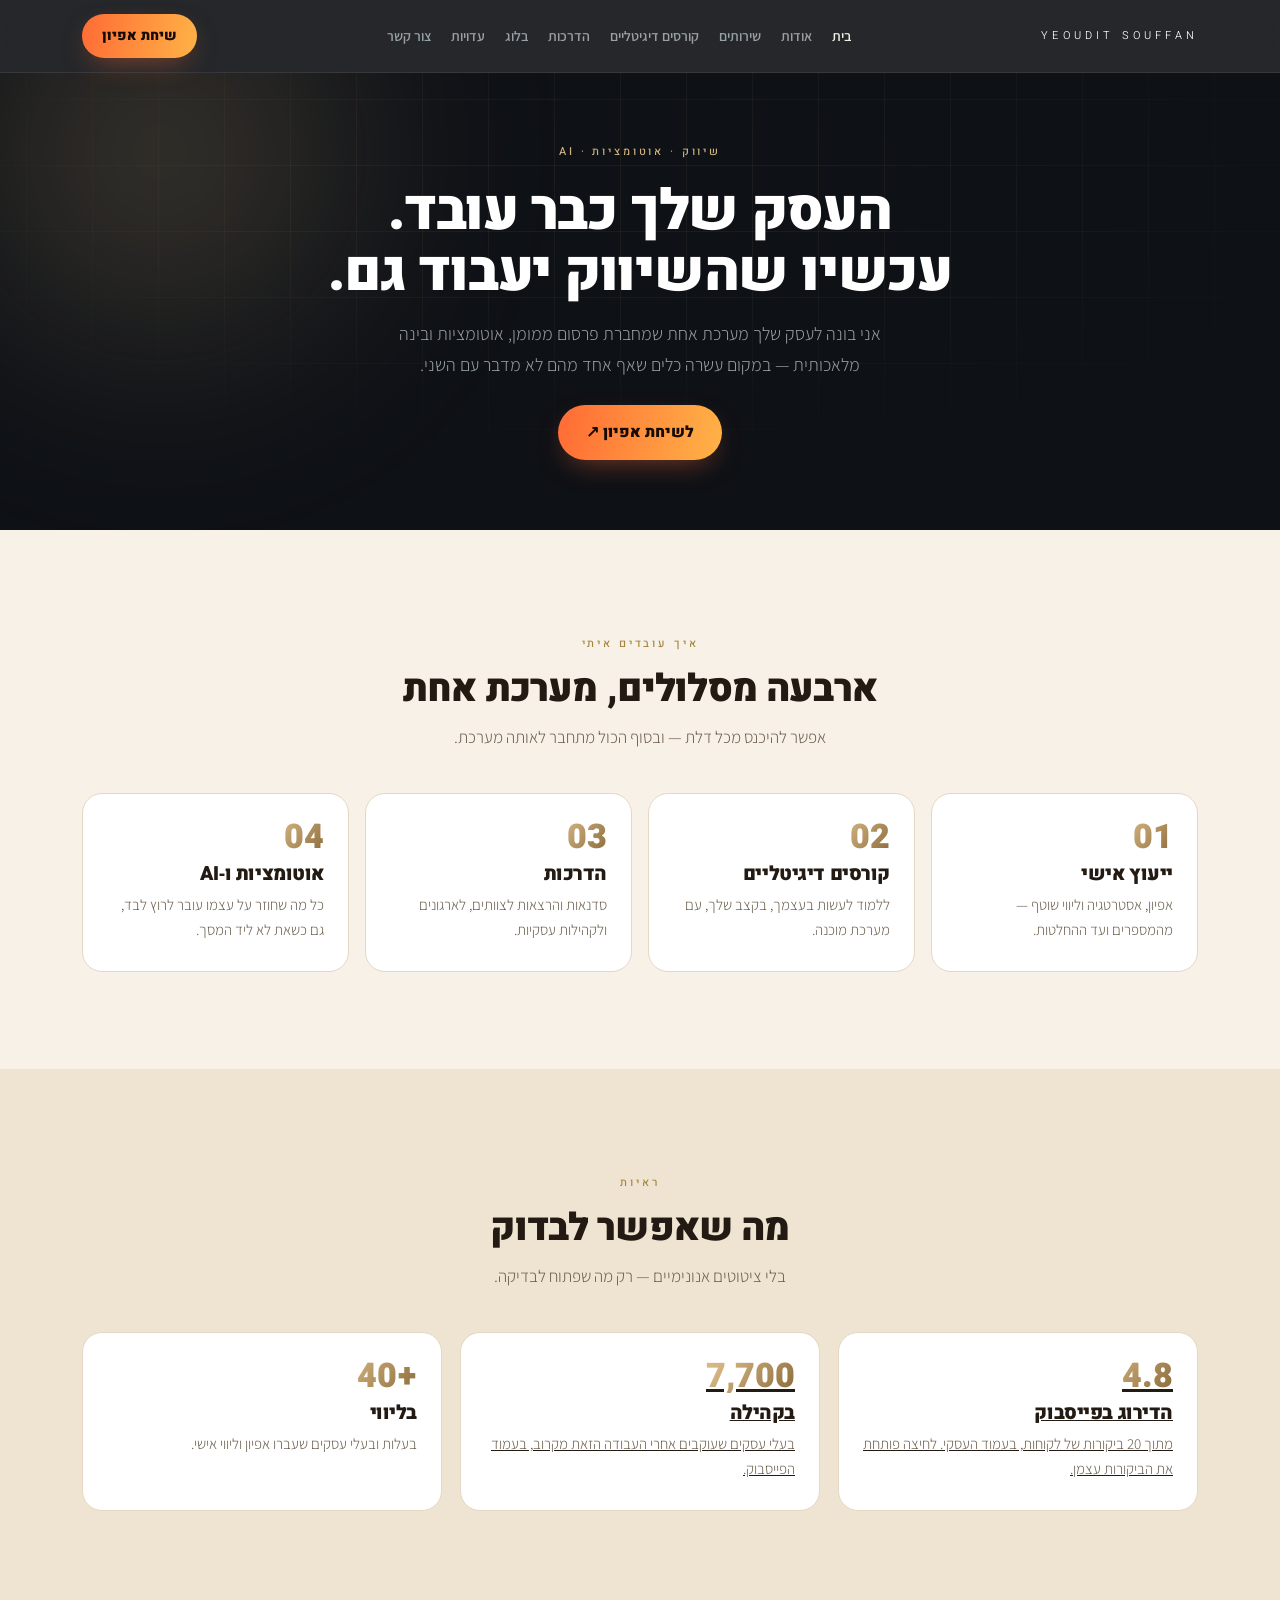
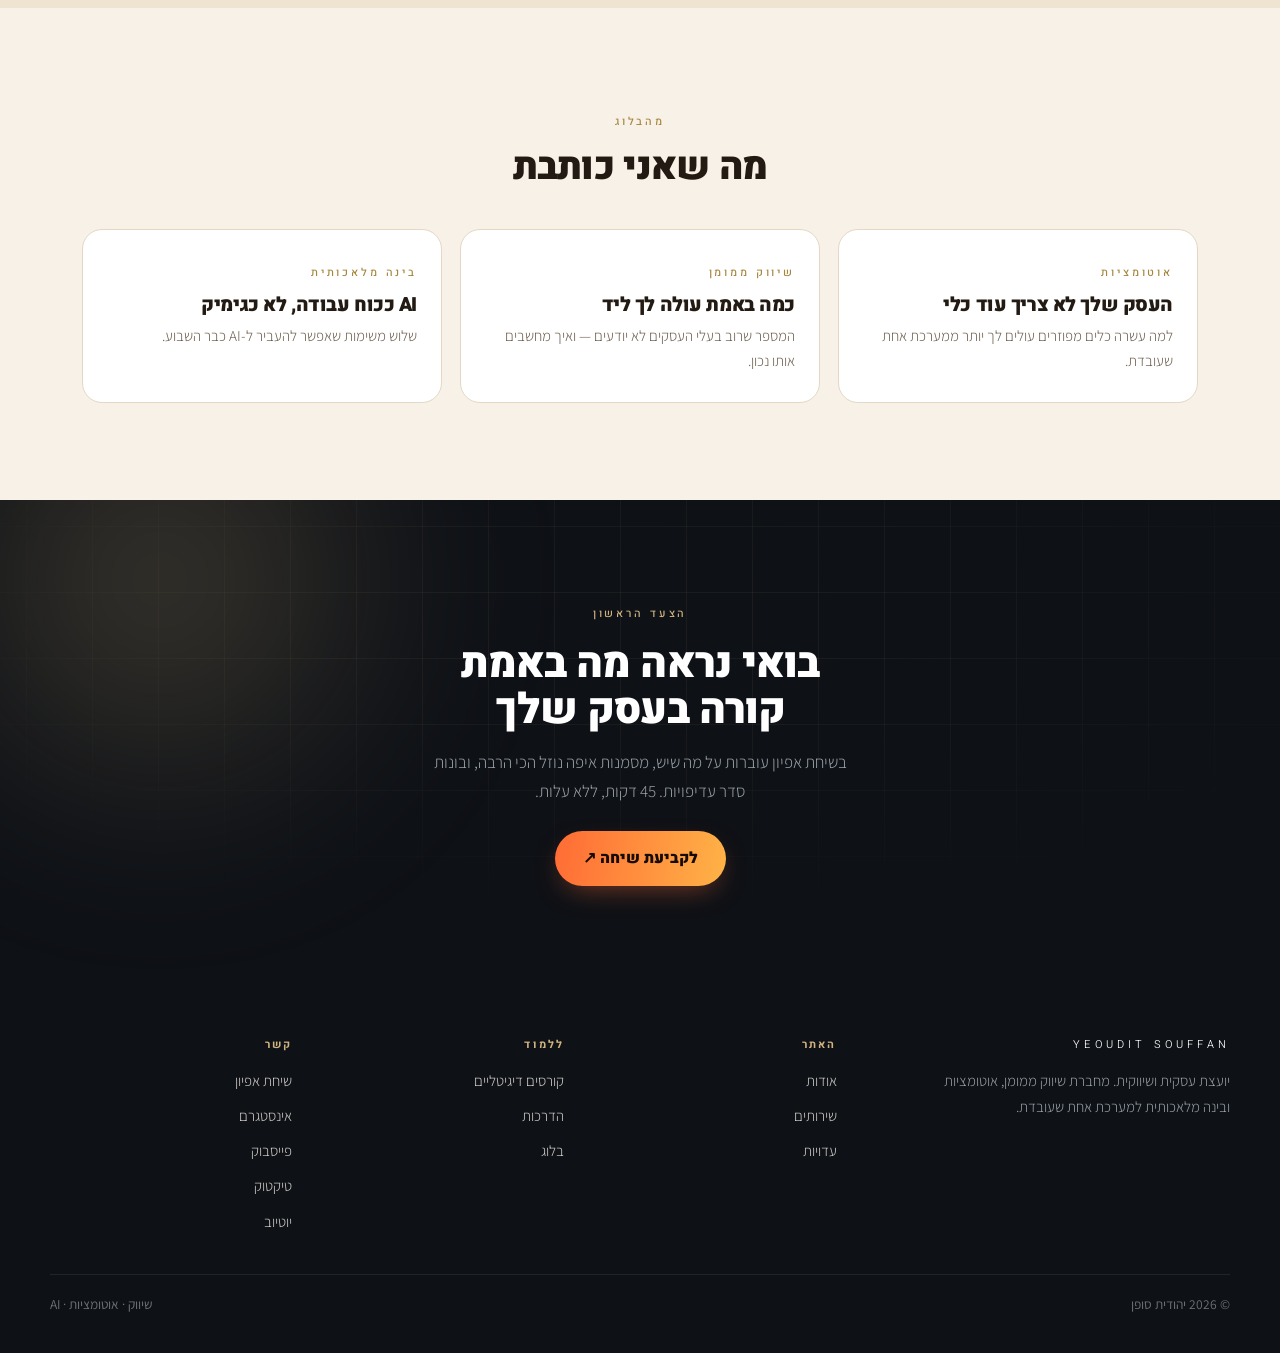
==== index.html @ 68af6e8d "האתר הראשון של יהודית סופן — שמונה עמודים מבנה: בית · אודות · שירותים · קורסים · הדרכות · בלוג · עדו" ====
<!doctype html>
<html lang="he" dir="rtl">
<head>
<meta charset="utf-8">
<meta name="viewport" content="width=device-width,initial-scale=1">
<title>יהודית סופן | יועצת עסקית ושיווקית — שיווק, אוטומציות ו-AI</title>
<meta name="description" content="יהודית סופן, יועצת עסקית ושיווקית. בונה לעסקים מערכת אחת שמחברת פרסום ממומן, אוטומציות ובינה מלאכותית.">
<link rel="canonical" href="https://yeouditsouffan.co.il/">
<meta property="og:type" content="website">
<meta property="og:site_name" content="יהודית סופן">
<meta property="og:title" content="יהודית סופן | יועצת עסקית ושיווקית — שיווק, אוטומציות ו-AI">
<meta property="og:description" content="יהודית סופן, יועצת עסקית ושיווקית. בונה לעסקים מערכת אחת שמחברת פרסום ממומן, אוטומציות ובינה מלאכותית.">
<meta property="og:url" content="https://yeouditsouffan.co.il/">
<meta property="og:locale" content="he_IL">
<meta property="og:image" content="https://yeouditsouffan.co.il/photos/portrait-cutout.jpg">
<link rel="preconnect" href="https://fonts.googleapis.com">
<link rel="preconnect" href="https://fonts.gstatic.com" crossorigin>
<link href="https://fonts.googleapis.com/css2?family=Heebo:wght@300;400;500;700;900&family=Assistant:wght@200;300;400;600&display=swap" rel="stylesheet">
<link rel="stylesheet" href="/style.css">
<script type="application/ld+json">
{
  "@context": "https://schema.org",
  "@type": "Person",
  "name": "יהודית סופן",
  "alternateName": "Yeoudit Souffan",
  "jobTitle": "יועצת עסקית ושיווקית",
  "description": "יועצת עסקית ושיווקית. מחברת שיווק ממומן, אוטומציות ובינה מלאכותית למערכת אחת שעובדת.",
  "url": "https://yeouditsouffan.co.il/",
  "mainEntityOfPage": "https://yeouditsouffan.co.il/",
  "image": "https://yeouditsouffan.co.il/photos/portrait-cutout.jpg",
  "email": "office@yeouditsouffan.co.il",
  "knowsAbout": [
    "שיווק דיגיטלי",
    "פרסום ממומן",
    "אוטומציות עסקיות",
    "בינה מלאכותית לעסקים"
  ],
  "sameAs": [
    "https://www.instagram.com/yeoudit_souffan/",
    "https://www.facebook.com/yeoudit.souffan",
    "https://www.tiktok.com/@yeoudit_souffan",
    "https://www.youtube.com/channel/UC3Xn_QvzWLrMPtsvrPe7CGA"
  ]
}
</script>
</head>
<body><header><div class="wrap hd">
<a class="brand" href="/">Yeoudit&nbsp;Souffan</a>
<nav><a href="/" class="on">בית</a><a href="/about/">אודות</a><a href="/services/">שירותים</a><a href="/courses/">קורסים דיגיטליים</a><a href="/trainings/">הדרכות</a><a href="/blog/">בלוג</a><a href="/testimonials/">עדויות</a><a href="/contact/">צור קשר</a></nav>
<a class="pill sm" href="/contact/">שיחת אפיון</a>
</div></header><section class="phead dark"><div class="gridfx"></div><div class="orb"></div><div class="wrap">
<span class="lbl">שיווק · אוטומציות · AI</span><h1>העסק שלך כבר עובד.<br>עכשיו שהשיווק יעבוד גם.</h1><p class="lead">אני בונה לעסק שלך מערכת אחת שמחברת פרסום ממומן, אוטומציות ובינה מלאכותית — במקום עשרה כלים שאף אחד מהם לא מדבר עם השני.</p><div class="acts"><a class="pill" href="/contact/">לשיחת אפיון ↗</a></div></div></section><section class="sec"><div class="wrap"><div class="shead"><span class="lbl cr">איך עובדים איתי</span><h2>ארבעה מסלולים, מערכת אחת</h2><p>אפשר להיכנס מכל דלת — ובסוף הכול מתחבר לאותה מערכת.</p></div><div class="g4"><article class="c"><span class="num">01</span><h3>ייעוץ אישי</h3><p>אפיון, אסטרטגיה וליווי שוטף — מהמספרים ועד ההחלטות.</p></article><article class="c"><span class="num">02</span><h3>קורסים דיגיטליים</h3><p>ללמוד לעשות בעצמך, בקצב שלך, עם מערכת מוכנה.</p></article><article class="c"><span class="num">03</span><h3>הדרכות</h3><p>סדנאות והרצאות לצוותים, לארגונים ולקהילות עסקיות.</p></article><article class="c"><span class="num">04</span><h3>אוטומציות ו‑AI</h3><p>כל מה שחוזר על עצמו עובר לרוץ לבד, גם כשאת לא ליד המסך.</p></article></div></div></section><section class="sec alt"><div class="wrap"><div class="shead"><span class="lbl cr">ראיות</span><h2>מה שאפשר לבדוק</h2><p>בלי ציטוטים אנונימיים — רק מה שפתוח לבדיקה.</p></div><div class="g3"><a class="c" href="https://www.facebook.com/yeoudit.souffan/reviews" target="_blank" rel="noopener"><span class="num">4.8</span><h3>הדירוג בפייסבוק</h3><p>מתוך 20 ביקורות של לקוחות, בעמוד העסקי. לחיצה פותחת את הביקורות עצמן.</p></a><a class="c" href="https://www.facebook.com/yeoudit.souffan" target="_blank" rel="noopener"><span class="num">7,700</span><h3>בקהילה</h3><p>בעלי עסקים שעוקבים אחרי העבודה הזאת מקרוב, בעמוד הפייסבוק.</p></a><article class="c"><span class="num">+40</span><h3>בליווי</h3><p>בעלות ובעלי עסקים שעברו אפיון וליווי אישי.</p></article></div></div></section><section class="sec"><div class="wrap"><div class="shead"><span class="lbl cr">מהבלוג</span><h2>מה שאני כותבת</h2></div><div class="g3"><article class="c"><span class="lbl cr">אוטומציות</span><h3 style="margin-top:9px">העסק שלך לא צריך עוד כלי</h3><p>למה עשרה כלים מפוזרים עולים לך יותר ממערכת אחת שעובדת.</p></article><article class="c"><span class="lbl cr">שיווק ממומן</span><h3 style="margin-top:9px">כמה באמת עולה לך ליד</h3><p>המספר שרוב בעלי העסקים לא יודעים — ואיך מחשבים אותו נכון.</p></article><article class="c"><span class="lbl cr">בינה מלאכותית</span><h3 style="margin-top:9px">AI ככוח עבודה, לא כגימיק</h3><p>שלוש משימות שאפשר להעביר ל‑AI כבר השבוע.</p></article></div></div></section><section class="cta dark"><div class="gridfx"></div><div class="orb"></div><div class="wrap">
<span class="lbl">הצעד הראשון</span>
<h2>בואי נראה מה באמת קורה בעסק שלך</h2>
<p>בשיחת אפיון עוברות על מה שיש, מסמנות איפה נוזל הכי הרבה, ובונות סדר עדיפויות. 45 דקות, ללא עלות.</p>
<a class="pill" href="/contact/">לקביעת שיחה ↗</a></div></section><footer class="site"><div class="wrap fin">
<div class="fg">
<div><div class="brand">Yeoudit&nbsp;Souffan</div>
<p class="fp">יועצת עסקית ושיווקית. מחברת שיווק ממומן, אוטומציות ובינה מלאכותית למערכת אחת שעובדת.</p></div>
<div><h4>האתר</h4><a href="/about/">אודות</a><a href="/services/">שירותים</a><a href="/testimonials/">עדויות</a></div>
<div><h4>ללמוד</h4><a href="/courses/">קורסים דיגיטליים</a><a href="/trainings/">הדרכות</a><a href="/blog/">בלוג</a></div>
<div><h4>קשר</h4><a href="/contact/">שיחת אפיון</a>
<a href="https://www.instagram.com/yeoudit_souffan/" rel="me">אינסטגרם</a><a href="https://www.facebook.com/yeoudit.souffan" rel="me">פייסבוק</a>
<a href="https://www.tiktok.com/@yeoudit_souffan" rel="me">טיקטוק</a><a href="https://www.youtube.com/channel/UC3Xn_QvzWLrMPtsvrPe7CGA" rel="me">יוטיוב</a></div>
</div>
<div class="fbot"><span>© 2026 יהודית סופן</span><span>שיווק · אוטומציות · AI</span></div>
</div></footer></body></html>
---- style.css ----
:root{--dk:#0E1116;--dk2:#151A22;--dkline:rgba(209,179,128,.18);--dkline2:rgba(255,255,255,.08);
--dkink:#F2EEE6;--dkdim:#98A0A8;--cr:#F7F1E7;--cr2:#EFE4D2;--wh:#fff;--crink:#231B13;--crdim:#6B5E4E;--crline:#E4D8C4;
--gold:#D1B380;--gold2:#E8D2A6;--or:#FF6B35;--or2:#FFB347;
--gdk:linear-gradient(130deg,#fff 18%,#FFB347 100%);
--gcr:linear-gradient(130deg,#B38C59 6%,#E8D2A6 46%,#D1B380 72%,#8C6B3A 100%);
--sp:clamp(60px,7.6vw,100px)}
*{box-sizing:border-box;margin:0;padding:0}
body{background:var(--cr);color:var(--crink);font-family:Assistant,system-ui,sans-serif;font-size:17px;line-height:1.75;-webkit-font-smoothing:antialiased;overflow-x:hidden}
h1,h2,h3{font-family:Heebo,sans-serif;font-weight:900;line-height:1.1;letter-spacing:-.022em;text-wrap:balance}
a{color:inherit}img{max-width:100%;display:block}
.wrap{max-width:1180px;margin:0 auto;padding:0 32px;position:relative;z-index:3}
.lbl{font-family:Heebo;font-weight:500;font-size:11px;letter-spacing:.26em;text-transform:uppercase;color:var(--gold)}
.lbl.cr{color:#A6863F}
.pill{display:inline-flex;align-items:center;gap:8px;background:linear-gradient(100deg,var(--or),var(--or2));color:#160C03;
font-family:Heebo;font-weight:900;font-size:15.5px;padding:14px 28px;border-radius:999px;text-decoration:none;
box-shadow:0 10px 28px -10px rgba(255,107,53,.5);transition:transform .25s,box-shadow .25s}
.pill:hover{transform:translateY(-3px);box-shadow:0 18px 42px -12px rgba(255,107,53,.68)}
.pill.sm{padding:10px 20px;font-size:14px}
:focus-visible{outline:2px solid var(--or2);outline-offset:3px}
.dark{background:var(--dk);color:var(--dkink);position:relative;overflow:hidden}
.gridfx{position:absolute;inset:-40px;z-index:0;pointer-events:none;
background-image:linear-gradient(rgba(209,179,128,.07) 1px,transparent 1px),linear-gradient(90deg,rgba(209,179,128,.07) 1px,transparent 1px);
background-size:66px 66px;-webkit-mask-image:radial-gradient(ellipse 80% 70% at 50% 30%,#000 18%,transparent 76%);
mask-image:radial-gradient(ellipse 80% 70% at 50% 30%,#000 18%,transparent 76%)}
.orb{position:absolute;width:560px;height:560px;border-radius:50%;filter:blur(90px);top:-200px;inset-inline-end:-120px;z-index:0;
background:radial-gradient(circle,rgba(209,179,128,.28),transparent 68%);pointer-events:none}
header{position:sticky;top:0;z-index:200;background:rgba(14,17,22,.9);backdrop-filter:blur(16px);border-bottom:1px solid var(--dkline2)}
.hd{display:flex;align-items:center;justify-content:space-between;gap:18px;height:72px}
.brand{font-family:Heebo;font-weight:300;letter-spacing:.38em;font-size:11px;text-transform:uppercase;color:#fff;text-decoration:none;white-space:nowrap}
nav{display:flex;gap:20px;flex-wrap:wrap}
nav a{color:var(--dkdim);text-decoration:none;font-size:14px;font-weight:600;white-space:nowrap}
nav a:hover,nav a.on{color:var(--dkink)}
.phead{padding:62px 0 70px;text-align:center}
.phead h1{font-size:clamp(30px,4.6vw,56px);margin:16px auto 14px;max-width:20ch;color:#fff}
.phead .lead{font-size:18px;color:var(--dkdim);font-weight:300;max-width:58ch;margin:0 auto 24px}
.phead .acts{display:flex;justify-content:center}
.sec{padding:var(--sp) 0}
.sec.alt{background:var(--cr2)}
.shead{text-align:center;margin-bottom:40px}
.shead h2{font-size:clamp(24px,3.2vw,38px);margin-top:12px}
.shead p{color:var(--crdim);font-weight:300;max-width:54ch;margin:12px auto 0}
.g2{display:grid;grid-template-columns:repeat(2,1fr);gap:18px}
.g3{display:grid;grid-template-columns:repeat(3,1fr);gap:18px}
.g4{display:grid;grid-template-columns:repeat(4,1fr);gap:16px}
.c{background:var(--wh);border:1px solid var(--crline);border-radius:20px;padding:26px 24px 28px;
transition:transform .3s,box-shadow .3s,border-color .3s}
.c:hover{transform:translateY(-5px);border-color:#D8C3A0;box-shadow:0 26px 54px -30px rgba(90,66,32,.45)}
.c .num{font-family:Heebo;font-weight:900;font-size:34px;line-height:1;background:var(--gcr);
-webkit-background-clip:text;background-clip:text;color:transparent;display:block;margin-bottom:10px}
.c h3{font-size:19.5px;margin-bottom:8px}
.c p{font-size:15px;color:var(--crdim);font-weight:300;line-height:1.66}
.prose{max-width:68ch;margin:0 auto;font-size:17.5px}
.prose p{margin-bottom:17px}
.prose h2{font-size:26px;margin:34px 0 12px}
.prose ul{margin:0 0 18px;padding-inline-start:20px}
.prose li{margin-bottom:8px}
.hl{background:linear-gradient(transparent 62%,rgba(209,179,128,.45) 62%);padding:0 2px}
.q{background:var(--wh);border:1px solid var(--crline);border-radius:20px;padding:26px 24px}
.q .stars{color:#D1B380;letter-spacing:.14em;font-size:14px;margin-bottom:10px}
.q p{font-size:15.5px;line-height:1.72;font-weight:300}
.q .who{padding-top:14px;margin-top:14px;border-top:1px solid var(--crline);font-size:14px;color:var(--crdim);font-weight:600}
.cta{text-align:center;padding:var(--sp) 0}
.cta h2{font-size:clamp(26px,3.6vw,42px);max-width:20ch;margin:14px auto 14px;color:#fff}
.cta p{color:var(--dkdim);font-weight:300;max-width:52ch;margin:0 auto 24px}
footer.site{background:var(--dk);color:var(--dkink)}
.fin{padding:52px 0 36px}
.fg{display:grid;grid-template-columns:1.5fr 1fr 1fr 1fr;gap:30px;padding-bottom:30px;border-bottom:1px solid var(--dkline2)}
.fg h4{font-family:Heebo;font-weight:700;font-size:11px;letter-spacing:.2em;color:var(--gold);margin-bottom:13px;text-transform:uppercase}
.fg a{display:block;color:var(--dkink);text-decoration:none;font-size:15px;margin-bottom:9px;font-weight:300;opacity:.85}
.fg a:hover{opacity:1}
.fp{color:var(--dkdim);font-size:15px;font-weight:300;margin-top:13px;max-width:290px}
.fbot{display:flex;justify-content:space-between;padding-top:18px;color:#6B7276;font-size:13.5px;flex-wrap:wrap;gap:8px}
@media(max-width:900px){.wrap{padding:0 20px}nav{display:none}
.g2,.g3,.g4{grid-template-columns:1fr}.fg{grid-template-columns:1fr 1fr}}
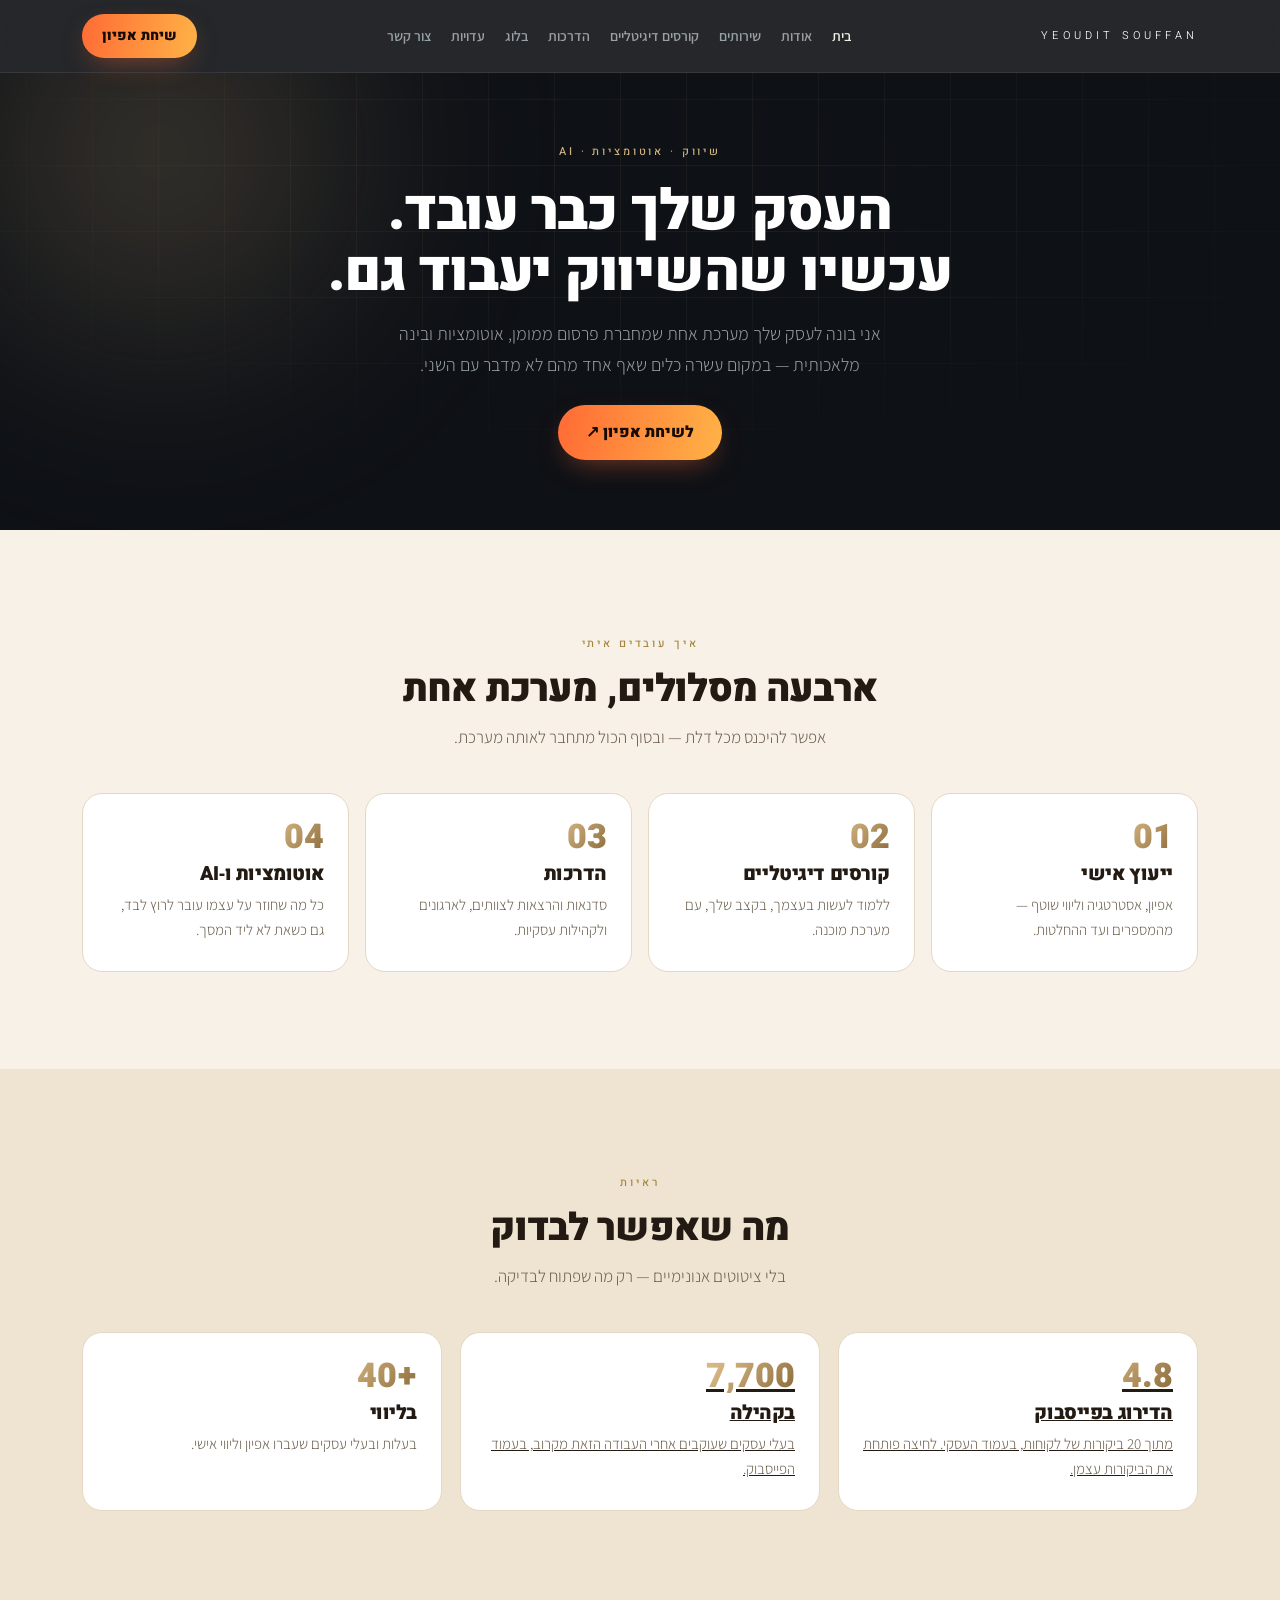
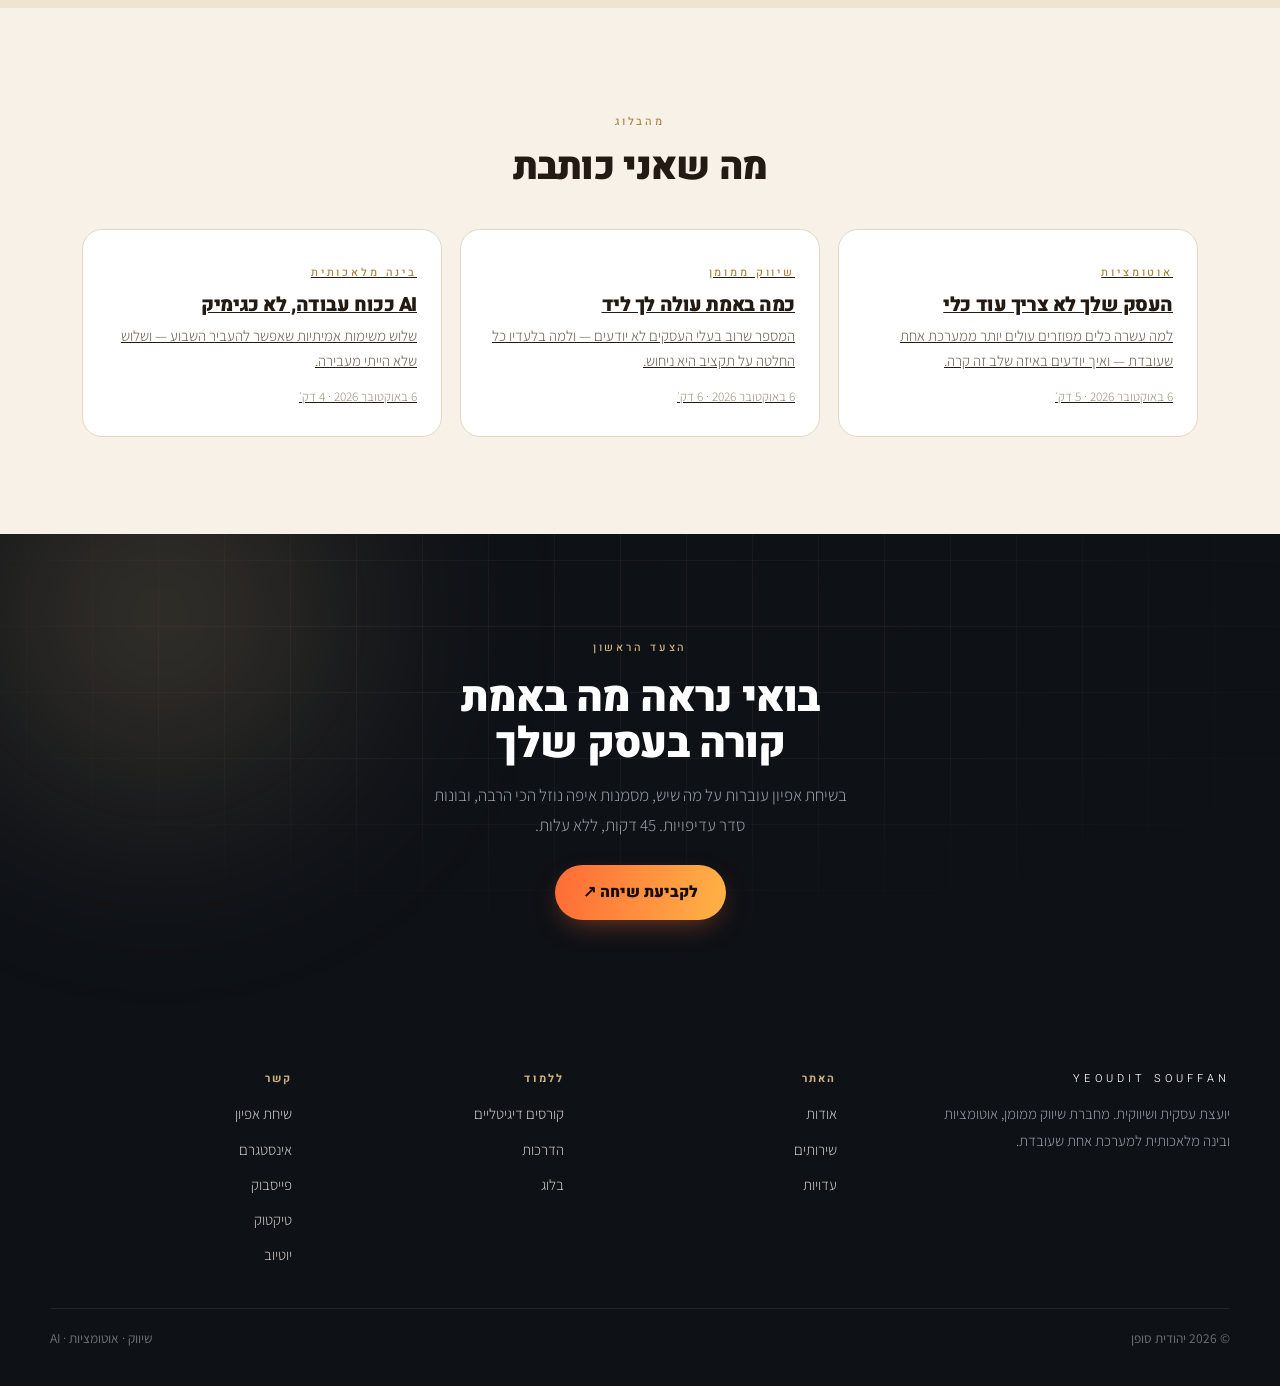
==== commit 7597b7c6: "שלושה מאמרים ראשונים בבלוג העסק שלך לא צריך עוד כלי · כמה באמת עולה לך ליד · AI ככוח עבודה נכתבו לפי" ====
--- a/index.html
+++ b/index.html
@@ -49,7 +49,7 @@
 <nav><a href="/" class="on">בית</a><a href="/about/">אודות</a><a href="/services/">שירותים</a><a href="/courses/">קורסים דיגיטליים</a><a href="/trainings/">הדרכות</a><a href="/blog/">בלוג</a><a href="/testimonials/">עדויות</a><a href="/contact/">צור קשר</a></nav>
 <a class="pill sm" href="/contact/">שיחת אפיון</a>
 </div></header><section class="phead dark"><div class="gridfx"></div><div class="orb"></div><div class="wrap">
-<span class="lbl">שיווק · אוטומציות · AI</span><h1>העסק שלך כבר עובד.<br>עכשיו שהשיווק יעבוד גם.</h1><p class="lead">אני בונה לעסק שלך מערכת אחת שמחברת פרסום ממומן, אוטומציות ובינה מלאכותית — במקום עשרה כלים שאף אחד מהם לא מדבר עם השני.</p><div class="acts"><a class="pill" href="/contact/">לשיחת אפיון ↗</a></div></div></section><section class="sec"><div class="wrap"><div class="shead"><span class="lbl cr">איך עובדים איתי</span><h2>ארבעה מסלולים, מערכת אחת</h2><p>אפשר להיכנס מכל דלת — ובסוף הכול מתחבר לאותה מערכת.</p></div><div class="g4"><article class="c"><span class="num">01</span><h3>ייעוץ אישי</h3><p>אפיון, אסטרטגיה וליווי שוטף — מהמספרים ועד ההחלטות.</p></article><article class="c"><span class="num">02</span><h3>קורסים דיגיטליים</h3><p>ללמוד לעשות בעצמך, בקצב שלך, עם מערכת מוכנה.</p></article><article class="c"><span class="num">03</span><h3>הדרכות</h3><p>סדנאות והרצאות לצוותים, לארגונים ולקהילות עסקיות.</p></article><article class="c"><span class="num">04</span><h3>אוטומציות ו‑AI</h3><p>כל מה שחוזר על עצמו עובר לרוץ לבד, גם כשאת לא ליד המסך.</p></article></div></div></section><section class="sec alt"><div class="wrap"><div class="shead"><span class="lbl cr">ראיות</span><h2>מה שאפשר לבדוק</h2><p>בלי ציטוטים אנונימיים — רק מה שפתוח לבדיקה.</p></div><div class="g3"><a class="c" href="https://www.facebook.com/yeoudit.souffan/reviews" target="_blank" rel="noopener"><span class="num">4.8</span><h3>הדירוג בפייסבוק</h3><p>מתוך 20 ביקורות של לקוחות, בעמוד העסקי. לחיצה פותחת את הביקורות עצמן.</p></a><a class="c" href="https://www.facebook.com/yeoudit.souffan" target="_blank" rel="noopener"><span class="num">7,700</span><h3>בקהילה</h3><p>בעלי עסקים שעוקבים אחרי העבודה הזאת מקרוב, בעמוד הפייסבוק.</p></a><article class="c"><span class="num">+40</span><h3>בליווי</h3><p>בעלות ובעלי עסקים שעברו אפיון וליווי אישי.</p></article></div></div></section><section class="sec"><div class="wrap"><div class="shead"><span class="lbl cr">מהבלוג</span><h2>מה שאני כותבת</h2></div><div class="g3"><article class="c"><span class="lbl cr">אוטומציות</span><h3 style="margin-top:9px">העסק שלך לא צריך עוד כלי</h3><p>למה עשרה כלים מפוזרים עולים לך יותר ממערכת אחת שעובדת.</p></article><article class="c"><span class="lbl cr">שיווק ממומן</span><h3 style="margin-top:9px">כמה באמת עולה לך ליד</h3><p>המספר שרוב בעלי העסקים לא יודעים — ואיך מחשבים אותו נכון.</p></article><article class="c"><span class="lbl cr">בינה מלאכותית</span><h3 style="margin-top:9px">AI ככוח עבודה, לא כגימיק</h3><p>שלוש משימות שאפשר להעביר ל‑AI כבר השבוע.</p></article></div></div></section><section class="cta dark"><div class="gridfx"></div><div class="orb"></div><div class="wrap">
+<span class="lbl">שיווק · אוטומציות · AI</span><h1>העסק שלך כבר עובד.<br>עכשיו שהשיווק יעבוד גם.</h1><p class="lead">אני בונה לעסק שלך מערכת אחת שמחברת פרסום ממומן, אוטומציות ובינה מלאכותית — במקום עשרה כלים שאף אחד מהם לא מדבר עם השני.</p><div class="acts"><a class="pill" href="/contact/">לשיחת אפיון ↗</a></div></div></section><section class="sec"><div class="wrap"><div class="shead"><span class="lbl cr">איך עובדים איתי</span><h2>ארבעה מסלולים, מערכת אחת</h2><p>אפשר להיכנס מכל דלת — ובסוף הכול מתחבר לאותה מערכת.</p></div><div class="g4"><article class="c"><span class="num">01</span><h3>ייעוץ אישי</h3><p>אפיון, אסטרטגיה וליווי שוטף — מהמספרים ועד ההחלטות.</p></article><article class="c"><span class="num">02</span><h3>קורסים דיגיטליים</h3><p>ללמוד לעשות בעצמך, בקצב שלך, עם מערכת מוכנה.</p></article><article class="c"><span class="num">03</span><h3>הדרכות</h3><p>סדנאות והרצאות לצוותים, לארגונים ולקהילות עסקיות.</p></article><article class="c"><span class="num">04</span><h3>אוטומציות ו‑AI</h3><p>כל מה שחוזר על עצמו עובר לרוץ לבד, גם כשאת לא ליד המסך.</p></article></div></div></section><section class="sec alt"><div class="wrap"><div class="shead"><span class="lbl cr">ראיות</span><h2>מה שאפשר לבדוק</h2><p>בלי ציטוטים אנונימיים — רק מה שפתוח לבדיקה.</p></div><div class="g3"><a class="c" href="https://www.facebook.com/yeoudit.souffan/reviews" target="_blank" rel="noopener"><span class="num">4.8</span><h3>הדירוג בפייסבוק</h3><p>מתוך 20 ביקורות של לקוחות, בעמוד העסקי. לחיצה פותחת את הביקורות עצמן.</p></a><a class="c" href="https://www.facebook.com/yeoudit.souffan" target="_blank" rel="noopener"><span class="num">7,700</span><h3>בקהילה</h3><p>בעלי עסקים שעוקבים אחרי העבודה הזאת מקרוב, בעמוד הפייסבוק.</p></a><article class="c"><span class="num">+40</span><h3>בליווי</h3><p>בעלות ובעלי עסקים שעברו אפיון וליווי אישי.</p></article></div></div></section><section class="sec"><div class="wrap"><div class="shead"><span class="lbl cr">מהבלוג</span><h2>מה שאני כותבת</h2></div><div class="g3"><a class="c" href="/blog/od-kli-o-maarechet/"><span class="lbl cr">אוטומציות</span><h3 style="margin-top:9px">העסק שלך לא צריך עוד כלי</h3><p>למה עשרה כלים מפוזרים עולים יותר ממערכת אחת שעובדת — ואיך יודעים באיזה שלב זה קרה.</p><p style="font-size:13px;color:#9C8E7B;margin-top:12px">6 באוקטובר 2026 · 5 דק׳</p></a><a class="c" href="/blog/kama-ole-lead/"><span class="lbl cr">שיווק ממומן</span><h3 style="margin-top:9px">כמה באמת עולה לך ליד</h3><p>המספר שרוב בעלי העסקים לא יודעים — ולמה בלעדיו כל החלטה על תקציב היא ניחוש.</p><p style="font-size:13px;color:#9C8E7B;margin-top:12px">6 באוקטובר 2026 · 6 דק׳</p></a><a class="c" href="/blog/ai-koach-avoda/"><span class="lbl cr">בינה מלאכותית</span><h3 style="margin-top:9px">AI ככוח עבודה, לא כגימיק</h3><p>שלוש משימות אמיתיות שאפשר להעביר השבוע — ושלוש שלא הייתי מעבירה.</p><p style="font-size:13px;color:#9C8E7B;margin-top:12px">6 באוקטובר 2026 · 4 דק׳</p></a></div></div></section><section class="cta dark"><div class="gridfx"></div><div class="orb"></div><div class="wrap">
 <span class="lbl">הצעד הראשון</span>
 <h2>בואי נראה מה באמת קורה בעסק שלך</h2>
 <p>בשיחת אפיון עוברות על מה שיש, מסמנות איפה נוזל הכי הרבה, ובונות סדר עדיפויות. 45 דקות, ללא עלות.</p>
--- a/style.css
+++ b/style.css
@@ -56,6 +56,22 @@
 .prose ul{margin:0 0 18px;padding-inline-start:20px}
 .prose li{margin-bottom:8px}
 .hl{background:linear-gradient(transparent 62%,rgba(209,179,128,.45) 62%);padding:0 2px}
+.art{max-width:70ch;margin:0 auto;font-size:17.5px}
+.art p{margin-bottom:17px}
+.art p.first{font-size:20px;color:var(--crink)}
+.art h2{font-size:26px;margin:36px 0 13px;padding-top:8px;border-top:2px solid var(--crline)}
+.art .checks{list-style:none;padding:0;margin:0 0 20px;display:grid;gap:8px}
+.art .checks li{position:relative;padding:12px 42px 12px 14px;background:var(--wh);border:1px solid var(--crline);border-radius:12px;font-size:16px;line-height:1.6}
+.art .checks li:before{content:"¹5";position:absolute;right:15px;top:12px;color:#B9954C;font-weight:800}
+.art .steps{counter-reset:s;list-style:none;padding:0;margin:0 0 20px;display:grid;gap:10px}
+.art .steps li{counter-increment:s;position:relative;background:var(--wh);border:1px solid var(--crline);border-radius:13px;padding:16px 58px 16px 16px;font-size:16px;line-height:1.7}
+.art .steps li:before{content:counter(s);position:absolute;right:15px;top:15px;width:30px;height:30px;border-radius:50%;
+ background:linear-gradient(135deg,#D8BC7E,#B9954C);color:#1B1714;font-weight:800;display:flex;align-items:center;justify-content:center;font-size:14px}
+.ameta{display:flex;gap:10px;align-items:center;justify-content:center;color:var(--dkdim);font-size:13.5px;font-weight:300;margin-top:14px}
+.ameta i{width:3px;height:3px;border-radius:50%;background:var(--gold)}
+.aimg{max-width:960px;margin:0 auto 10px;border-radius:20px;overflow:hidden}
+.aimg img{width:100%;height:340px;object-fit:cover}
+.backlink{display:block;text-align:center;margin-top:40px;color:#A6863F;font-weight:600;text-decoration:none}
 .q{background:var(--wh);border:1px solid var(--crline);border-radius:20px;padding:26px 24px}
 .q .stars{color:#D1B380;letter-spacing:.14em;font-size:14px;margin-bottom:10px}
 .q p{font-size:15.5px;line-height:1.72;font-weight:300}
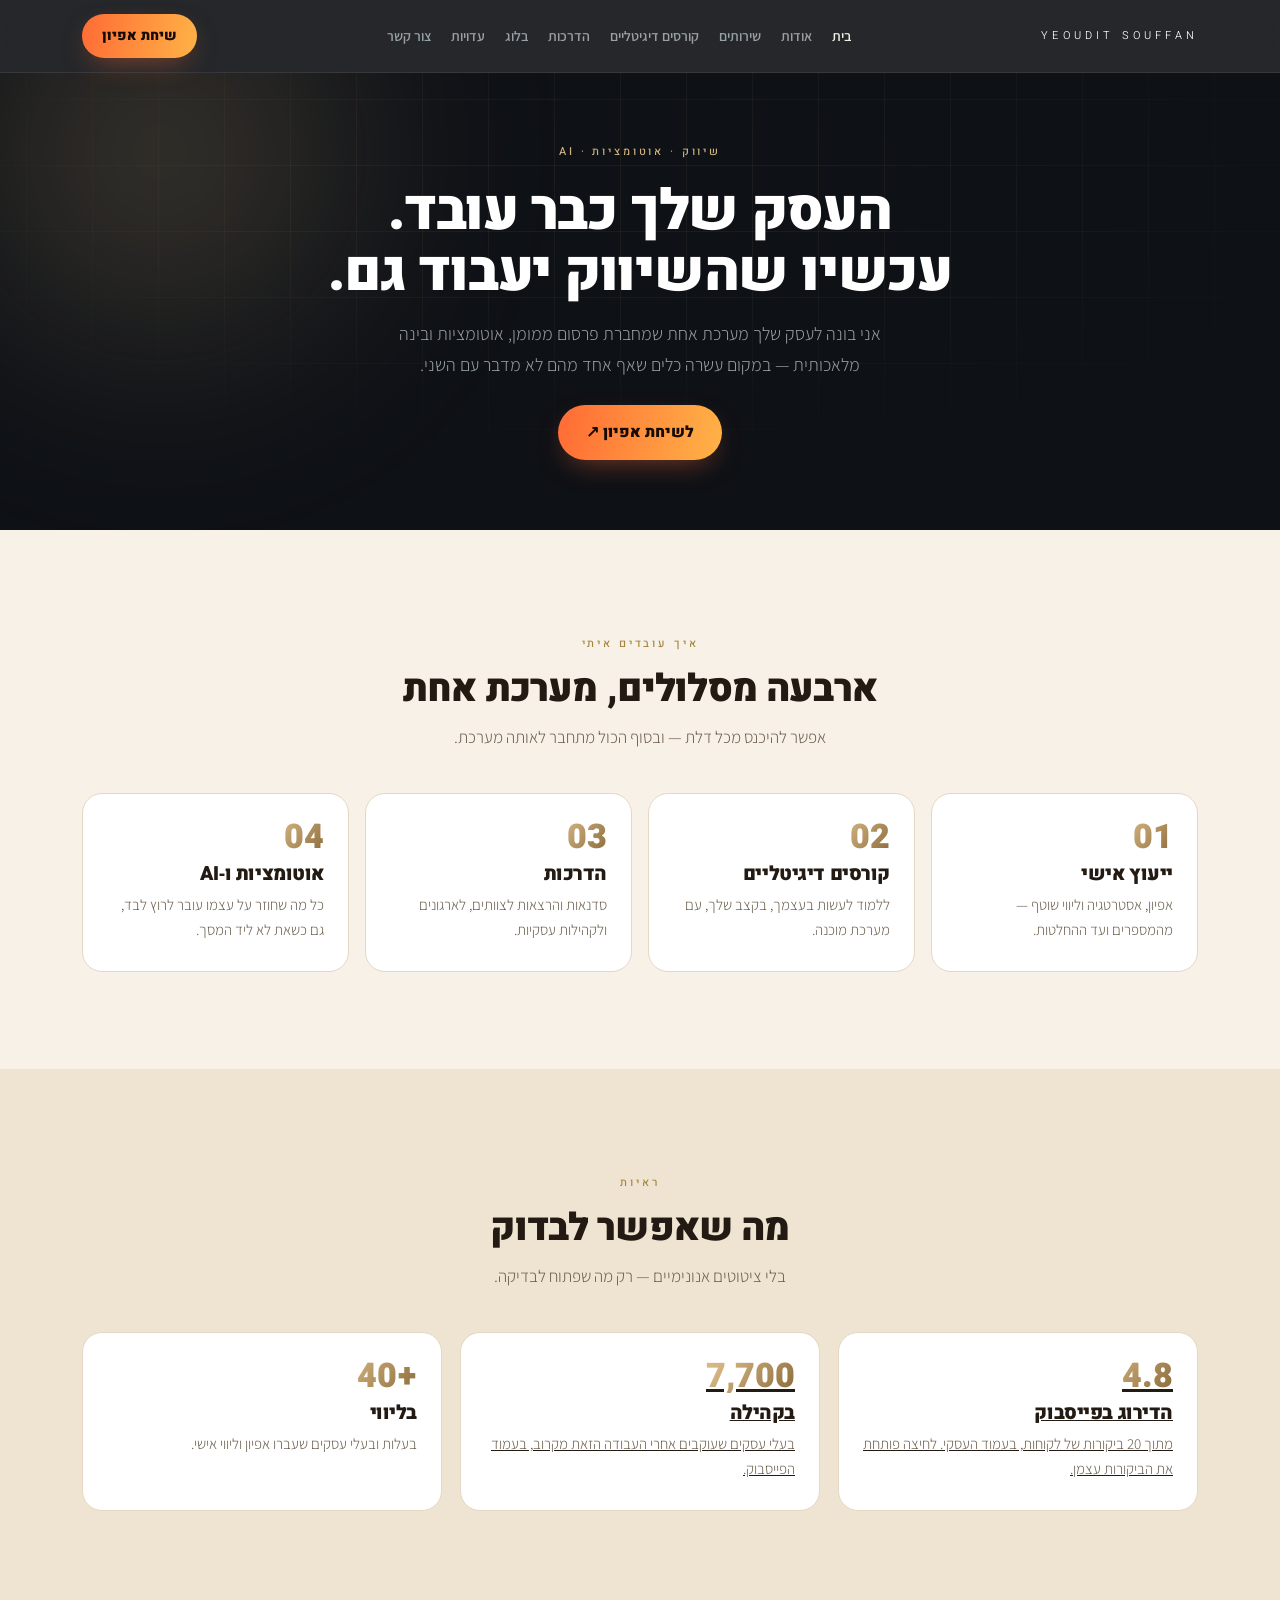
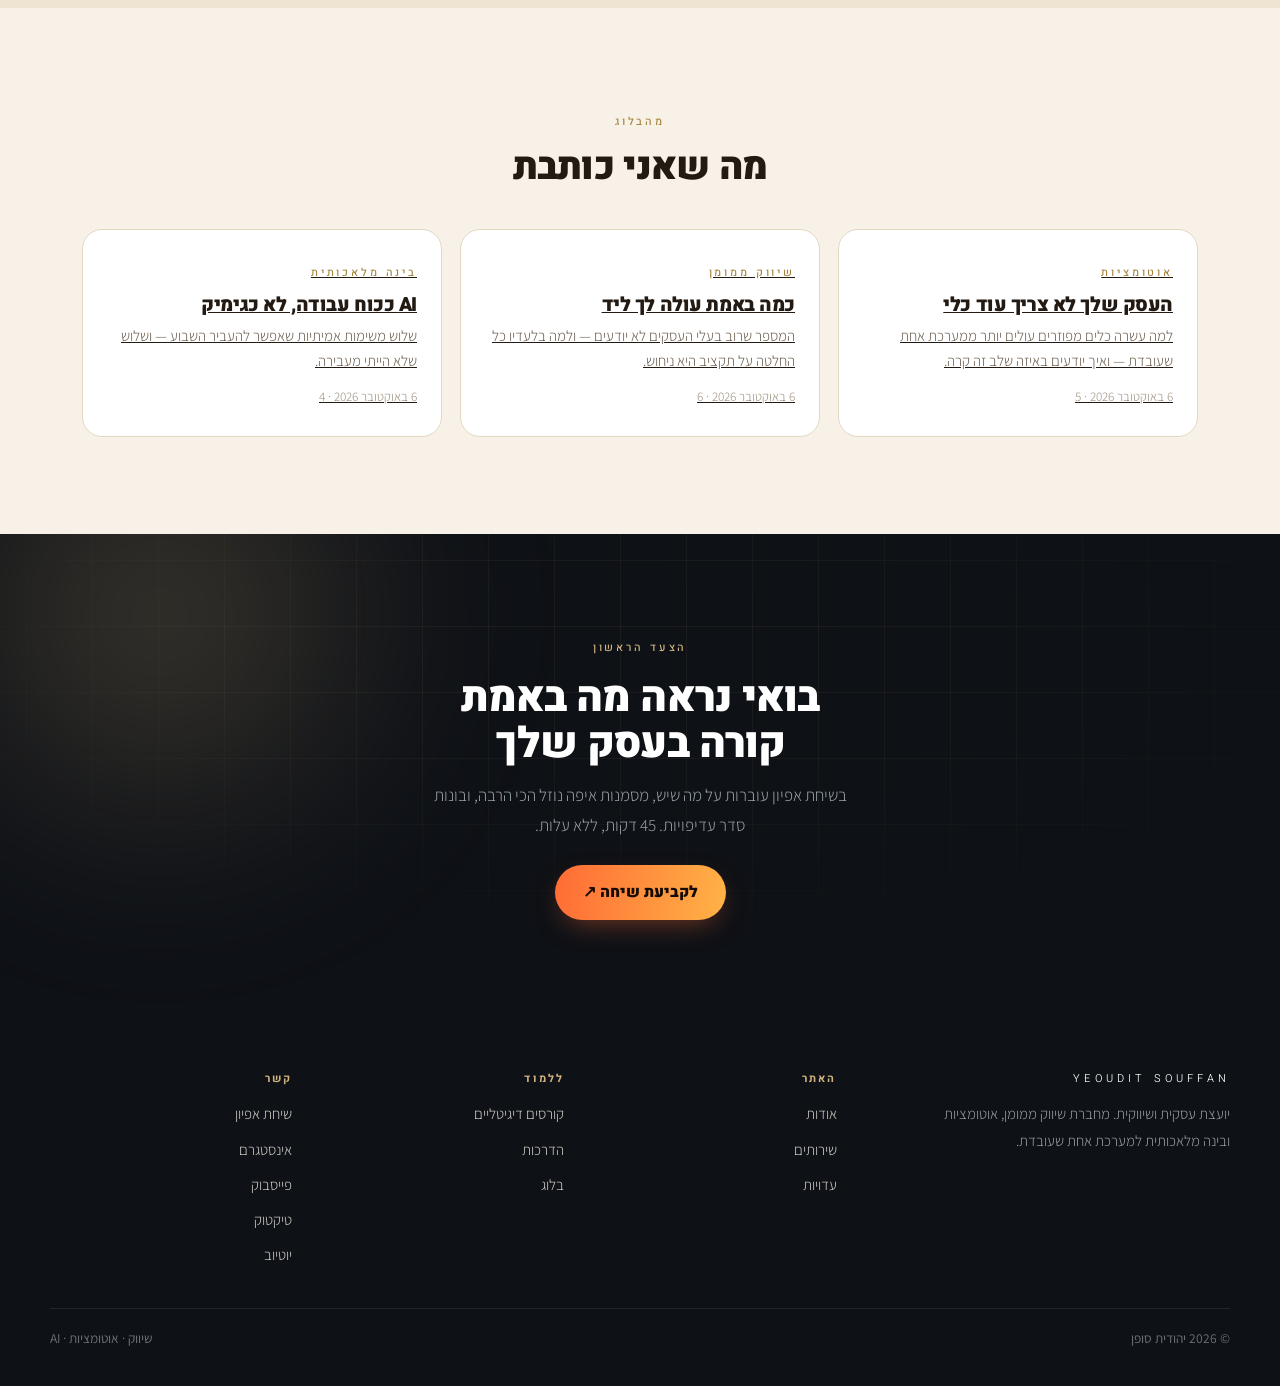
==== commit 36ffd9b0: "עיצוב חדש למאמרים ולעמוד הבלוג - תבנית מאמר בסגנון המדריך: עמודת קריאה צרה, תוכן עניינים דביק,   ספר" ====
--- a/index.html
+++ b/index.html
@@ -49,7 +49,7 @@
 <nav><a href="/" class="on">בית</a><a href="/about/">אודות</a><a href="/services/">שירותים</a><a href="/courses/">קורסים דיגיטליים</a><a href="/trainings/">הדרכות</a><a href="/blog/">בלוג</a><a href="/testimonials/">עדויות</a><a href="/contact/">צור קשר</a></nav>
 <a class="pill sm" href="/contact/">שיחת אפיון</a>
 </div></header><section class="phead dark"><div class="gridfx"></div><div class="orb"></div><div class="wrap">
-<span class="lbl">שיווק · אוטומציות · AI</span><h1>העסק שלך כבר עובד.<br>עכשיו שהשיווק יעבוד גם.</h1><p class="lead">אני בונה לעסק שלך מערכת אחת שמחברת פרסום ממומן, אוטומציות ובינה מלאכותית — במקום עשרה כלים שאף אחד מהם לא מדבר עם השני.</p><div class="acts"><a class="pill" href="/contact/">לשיחת אפיון ↗</a></div></div></section><section class="sec"><div class="wrap"><div class="shead"><span class="lbl cr">איך עובדים איתי</span><h2>ארבעה מסלולים, מערכת אחת</h2><p>אפשר להיכנס מכל דלת — ובסוף הכול מתחבר לאותה מערכת.</p></div><div class="g4"><article class="c"><span class="num">01</span><h3>ייעוץ אישי</h3><p>אפיון, אסטרטגיה וליווי שוטף — מהמספרים ועד ההחלטות.</p></article><article class="c"><span class="num">02</span><h3>קורסים דיגיטליים</h3><p>ללמוד לעשות בעצמך, בקצב שלך, עם מערכת מוכנה.</p></article><article class="c"><span class="num">03</span><h3>הדרכות</h3><p>סדנאות והרצאות לצוותים, לארגונים ולקהילות עסקיות.</p></article><article class="c"><span class="num">04</span><h3>אוטומציות ו‑AI</h3><p>כל מה שחוזר על עצמו עובר לרוץ לבד, גם כשאת לא ליד המסך.</p></article></div></div></section><section class="sec alt"><div class="wrap"><div class="shead"><span class="lbl cr">ראיות</span><h2>מה שאפשר לבדוק</h2><p>בלי ציטוטים אנונימיים — רק מה שפתוח לבדיקה.</p></div><div class="g3"><a class="c" href="https://www.facebook.com/yeoudit.souffan/reviews" target="_blank" rel="noopener"><span class="num">4.8</span><h3>הדירוג בפייסבוק</h3><p>מתוך 20 ביקורות של לקוחות, בעמוד העסקי. לחיצה פותחת את הביקורות עצמן.</p></a><a class="c" href="https://www.facebook.com/yeoudit.souffan" target="_blank" rel="noopener"><span class="num">7,700</span><h3>בקהילה</h3><p>בעלי עסקים שעוקבים אחרי העבודה הזאת מקרוב, בעמוד הפייסבוק.</p></a><article class="c"><span class="num">+40</span><h3>בליווי</h3><p>בעלות ובעלי עסקים שעברו אפיון וליווי אישי.</p></article></div></div></section><section class="sec"><div class="wrap"><div class="shead"><span class="lbl cr">מהבלוג</span><h2>מה שאני כותבת</h2></div><div class="g3"><a class="c" href="/blog/od-kli-o-maarechet/"><span class="lbl cr">אוטומציות</span><h3 style="margin-top:9px">העסק שלך לא צריך עוד כלי</h3><p>למה עשרה כלים מפוזרים עולים יותר ממערכת אחת שעובדת — ואיך יודעים באיזה שלב זה קרה.</p><p style="font-size:13px;color:#9C8E7B;margin-top:12px">6 באוקטובר 2026 · 5 דק׳</p></a><a class="c" href="/blog/kama-ole-lead/"><span class="lbl cr">שיווק ממומן</span><h3 style="margin-top:9px">כמה באמת עולה לך ליד</h3><p>המספר שרוב בעלי העסקים לא יודעים — ולמה בלעדיו כל החלטה על תקציב היא ניחוש.</p><p style="font-size:13px;color:#9C8E7B;margin-top:12px">6 באוקטובר 2026 · 6 דק׳</p></a><a class="c" href="/blog/ai-koach-avoda/"><span class="lbl cr">בינה מלאכותית</span><h3 style="margin-top:9px">AI ככוח עבודה, לא כגימיק</h3><p>שלוש משימות אמיתיות שאפשר להעביר השבוע — ושלוש שלא הייתי מעבירה.</p><p style="font-size:13px;color:#9C8E7B;margin-top:12px">6 באוקטובר 2026 · 4 דק׳</p></a></div></div></section><section class="cta dark"><div class="gridfx"></div><div class="orb"></div><div class="wrap">
+<span class="lbl">שיווק · אוטומציות · AI</span><h1>העסק שלך כבר עובד.<br>עכשיו שהשיווק יעבוד גם.</h1><p class="lead">אני בונה לעסק שלך מערכת אחת שמחברת פרסום ממומן, אוטומציות ובינה מלאכותית — במקום עשרה כלים שאף אחד מהם לא מדבר עם השני.</p><div class="acts"><a class="pill" href="/contact/">לשיחת אפיון ↗</a></div></div></section><section class="sec"><div class="wrap"><div class="shead"><span class="lbl cr">איך עובדים איתי</span><h2>ארבעה מסלולים, מערכת אחת</h2><p>אפשר להיכנס מכל דלת — ובסוף הכול מתחבר לאותה מערכת.</p></div><div class="g4"><article class="c"><span class="num">01</span><h3>ייעוץ אישי</h3><p>אפיון, אסטרטגיה וליווי שוטף — מהמספרים ועד ההחלטות.</p></article><article class="c"><span class="num">02</span><h3>קורסים דיגיטליים</h3><p>ללמוד לעשות בעצמך, בקצב שלך, עם מערכת מוכנה.</p></article><article class="c"><span class="num">03</span><h3>הדרכות</h3><p>סדנאות והרצאות לצוותים, לארגונים ולקהילות עסקיות.</p></article><article class="c"><span class="num">04</span><h3>אוטומציות ו‑AI</h3><p>כל מה שחוזר על עצמו עובר לרוץ לבד, גם כשאת לא ליד המסך.</p></article></div></div></section><section class="sec alt"><div class="wrap"><div class="shead"><span class="lbl cr">ראיות</span><h2>מה שאפשר לבדוק</h2><p>בלי ציטוטים אנונימיים — רק מה שפתוח לבדיקה.</p></div><div class="g3"><a class="c" href="https://www.facebook.com/yeoudit.souffan/reviews" target="_blank" rel="noopener"><span class="num">4.8</span><h3>הדירוג בפייסבוק</h3><p>מתוך 20 ביקורות של לקוחות, בעמוד העסקי. לחיצה פותחת את הביקורות עצמן.</p></a><a class="c" href="https://www.facebook.com/yeoudit.souffan" target="_blank" rel="noopener"><span class="num">7,700</span><h3>בקהילה</h3><p>בעלי עסקים שעוקבים אחרי העבודה הזאת מקרוב, בעמוד הפייסבוק.</p></a><article class="c"><span class="num">+40</span><h3>בליווי</h3><p>בעלות ובעלי עסקים שעברו אפיון וליווי אישי.</p></article></div></div></section><section class="sec"><div class="wrap"><div class="shead"><span class="lbl cr">מהבלוג</span><h2>מה שאני כותבת</h2></div><div class="g3"><a class="c" href="/blog/od-kli-o-maarechet/"><span class="lbl cr">אוטומציות</span><h3 style="margin-top:9px">העסק שלך לא צריך עוד כלי</h3><p>למה עשרה כלים מפוזרים עולים יותר ממערכת אחת שעובדת — ואיך יודעים באיזה שלב זה קרה.</p><p style="font-size:13px;color:#9C8E7B;margin-top:12px">6 באוקטובר 2026 · 5</p></a><a class="c" href="/blog/kama-ole-lead/"><span class="lbl cr">שיווק ממומן</span><h3 style="margin-top:9px">כמה באמת עולה לך ליד</h3><p>המספר שרוב בעלי העסקים לא יודעים — ולמה בלעדיו כל החלטה על תקציב היא ניחוש.</p><p style="font-size:13px;color:#9C8E7B;margin-top:12px">6 באוקטובר 2026 · 6</p></a><a class="c" href="/blog/ai-koach-avoda/"><span class="lbl cr">בינה מלאכותית</span><h3 style="margin-top:9px">AI ככוח עבודה, לא כגימיק</h3><p>שלוש משימות אמיתיות שאפשר להעביר השבוע — ושלוש שלא הייתי מעבירה.</p><p style="font-size:13px;color:#9C8E7B;margin-top:12px">6 באוקטובר 2026 · 4</p></a></div></div></section><section class="cta dark"><div class="gridfx"></div><div class="orb"></div><div class="wrap">
 <span class="lbl">הצעד הראשון</span>
 <h2>בואי נראה מה באמת קורה בעסק שלך</h2>
 <p>בשיחת אפיון עוברות על מה שיש, מסמנות איפה נוזל הכי הרבה, ובונות סדר עדיפויות. 45 דקות, ללא עלות.</p>
--- a/style.css
+++ b/style.css
@@ -87,5 +87,69 @@
 .fg a:hover{opacity:1}
 .fp{color:var(--dkdim);font-size:15px;font-weight:300;margin-top:13px;max-width:290px}
 .fbot{display:flex;justify-content:space-between;padding-top:18px;color:#6B7276;font-size:13.5px;flex-wrap:wrap;gap:8px}
+
+/* ===== מאמר — לפי article.py של מנוע הצמיחה =====
+   טור קריאה צר, טקסט 19.5px, משמעות ב-run-ins ובתמונות. כמעט שום מסגרת. */
+#bar{position:fixed;top:0;inset-inline-end:0;height:3px;width:0;background:var(--or);z-index:300;transition:width .08s linear}
+.ahero{padding:46px 0 96px;color:var(--cr);position:relative;overflow:hidden;background:
+ radial-gradient(680px 380px at 80% 0%,rgba(255,179,71,.15),transparent 62%),var(--dk)}
+.ahero .in{position:relative;z-index:2;padding-inline-start:clamp(0px,32vw,400px)}
+.ahero .por{position:absolute;bottom:0;inset-inline-start:0;top:0;width:clamp(240px,34vw,440px);height:100%;
+ object-fit:cover;object-position:52% 16%;
+ -webkit-mask-image:linear-gradient(to var(--maskdir,left),#000 60%,transparent 99%);
+ mask-image:linear-gradient(to var(--maskdir,left),#000 60%,transparent 99%)}
+.crumb{font-size:14px;color:#8C8375;margin-bottom:18px}
+.crumb a{text-decoration:none}
+.kicker{font-family:Heebo;font-size:12px;letter-spacing:.22em;color:var(--or2);margin-bottom:14px;text-transform:uppercase}
+.ahero h1{font-size:clamp(28px,4.4vw,43px);line-height:1.17;font-weight:900;letter-spacing:-.02em;margin:0 0 15px;max-width:18ch;color:#fff}
+.ahero .say{font-size:19px;color:#CAC1B4;max-width:52ch;margin:0;font-weight:300}
+.ahero .meta{margin-top:26px;font-size:14px;color:#8C8375;display:flex;gap:16px;align-items:baseline;flex-wrap:wrap}
+.ahero .meta b{font-family:Heebo;font-size:26px;font-weight:900;line-height:1;margin-inline-end:4px;display:inline-block;
+ background:var(--gdk);-webkit-background-clip:text;background-clip:text;color:transparent;width:max-content}
+.sheet{background:var(--wh);border-radius:22px 22px 0 0;margin-top:-64px;position:relative;z-index:4;padding:50px 0 70px}
+.cols{display:grid;grid-template-columns:minmax(0,560px) 1fr;gap:52px;align-items:start}
+.abody{min-width:0;font-size:19.5px;line-height:1.62;color:var(--crink)}
+.abody .intro{font-size:21px;line-height:1.56;font-weight:600;margin:0 0 34px}
+.abody h2{font-size:27px;line-height:1.28;font-weight:900;margin:54px 0 15px;padding-top:24px;
+ border-top:1px solid var(--crline);scroll-margin-top:20px}
+.abody h2:first-of-type{margin-top:0;padding-top:0;border-top:0}
+.abody h2 .n{display:block;font-family:Heebo;font-size:50px;font-weight:900;line-height:.9;letter-spacing:-.02em;margin-bottom:8px;
+ background:var(--gcr);-webkit-background-clip:text;background-clip:text;color:transparent;width:max-content}
+.abody p{margin:0 0 16px}
+.abody strong{font-weight:700}
+.runin b{font-weight:700}
+.abody .lbl{display:block;font-family:Heebo;font-size:16.5px;font-weight:700;color:var(--or);margin:26px 0 11px;letter-spacing:0;text-transform:none}
+ol.steps{list-style:none;margin:0 0 20px;padding:0;counter-reset:s}
+ol.steps li{counter-increment:s;margin:0 0 12px;padding-inline-start:34px;position:relative}
+ol.steps li:before{content:counter(s);position:absolute;inset-inline-start:0;top:-2px;font-family:Heebo;font-weight:900;font-size:22px;line-height:1.3;
+ background:var(--gcr);-webkit-background-clip:text;background-clip:text;color:transparent}
+.shot{margin:26px 0 30px}
+.shot img{border-radius:12px;width:100%;height:280px;object-fit:cover}
+.shot figcaption{font-size:14px;color:var(--crdim);margin-top:8px}
+/* תוכן עניינים דביק */
+.rail{position:sticky;top:96px;font-size:15px}
+.rail .rt{font-family:Heebo;font-weight:700;font-size:11px;letter-spacing:.2em;color:#A6863F;margin-bottom:12px;text-transform:uppercase}
+.rail a{display:block;color:var(--crdim);text-decoration:none;padding:7px 0 7px 12px;border-inline-start:2px solid var(--crline);line-height:1.45}
+.rail a:hover{color:var(--crink);border-color:var(--gold)}
+.aend{margin:44px 0 0;padding:26px 0 0;border-top:1px solid var(--crline)}
+.aend h3{font-size:24px;font-weight:900;margin:0 0 9px}
+.aend p{color:var(--crdim);margin:0 0 15px}
+@media(max-width:980px){
+ .cols{grid-template-columns:1fr}.rail{position:static;display:none}
+ .ahero .in{padding-inline-start:0}.ahero .por{opacity:.22;width:100%;
+  -webkit-mask-image:linear-gradient(to top,#000 20%,transparent 85%);mask-image:linear-gradient(to top,#000 20%,transparent 85%)}
+}
+/* ===== עמוד הבלוג ===== */
+.feed{display:grid;gap:20px}
+.fitem{display:grid;grid-template-columns:260px 1fr;gap:24px;background:var(--wh);border:1px solid var(--crline);
+ border-radius:20px;overflow:hidden;text-decoration:none;color:inherit;transition:transform .3s,box-shadow .3s,border-color .3s}
+.fitem:hover{transform:translateY(-4px);border-color:#D8C3A0;box-shadow:0 26px 54px -30px rgba(90,66,32,.45)}
+.fitem img{width:100%;height:100%;min-height:190px;object-fit:cover}
+.fitem .fb{padding:24px 24px 24px 0}
+.fitem h3{font-size:23px;margin:8px 0 8px}
+.fitem p{font-size:15.5px;color:var(--crdim);font-weight:300}
+.fitem .fm{margin-top:14px;font-size:13px;color:#9C8E7B;display:flex;gap:9px;align-items:center}
+.fitem .fm i{width:3px;height:3px;border-radius:50%;background:#C9B99F}
+@media(max-width:760px){.fitem{grid-template-columns:1fr}.fitem .fb{padding:0 22px 24px}}
 @media(max-width:900px){.wrap{padding:0 20px}nav{display:none}
 .g2,.g3,.g4{grid-template-columns:1fr}.fg{grid-template-columns:1fr 1fr}}
